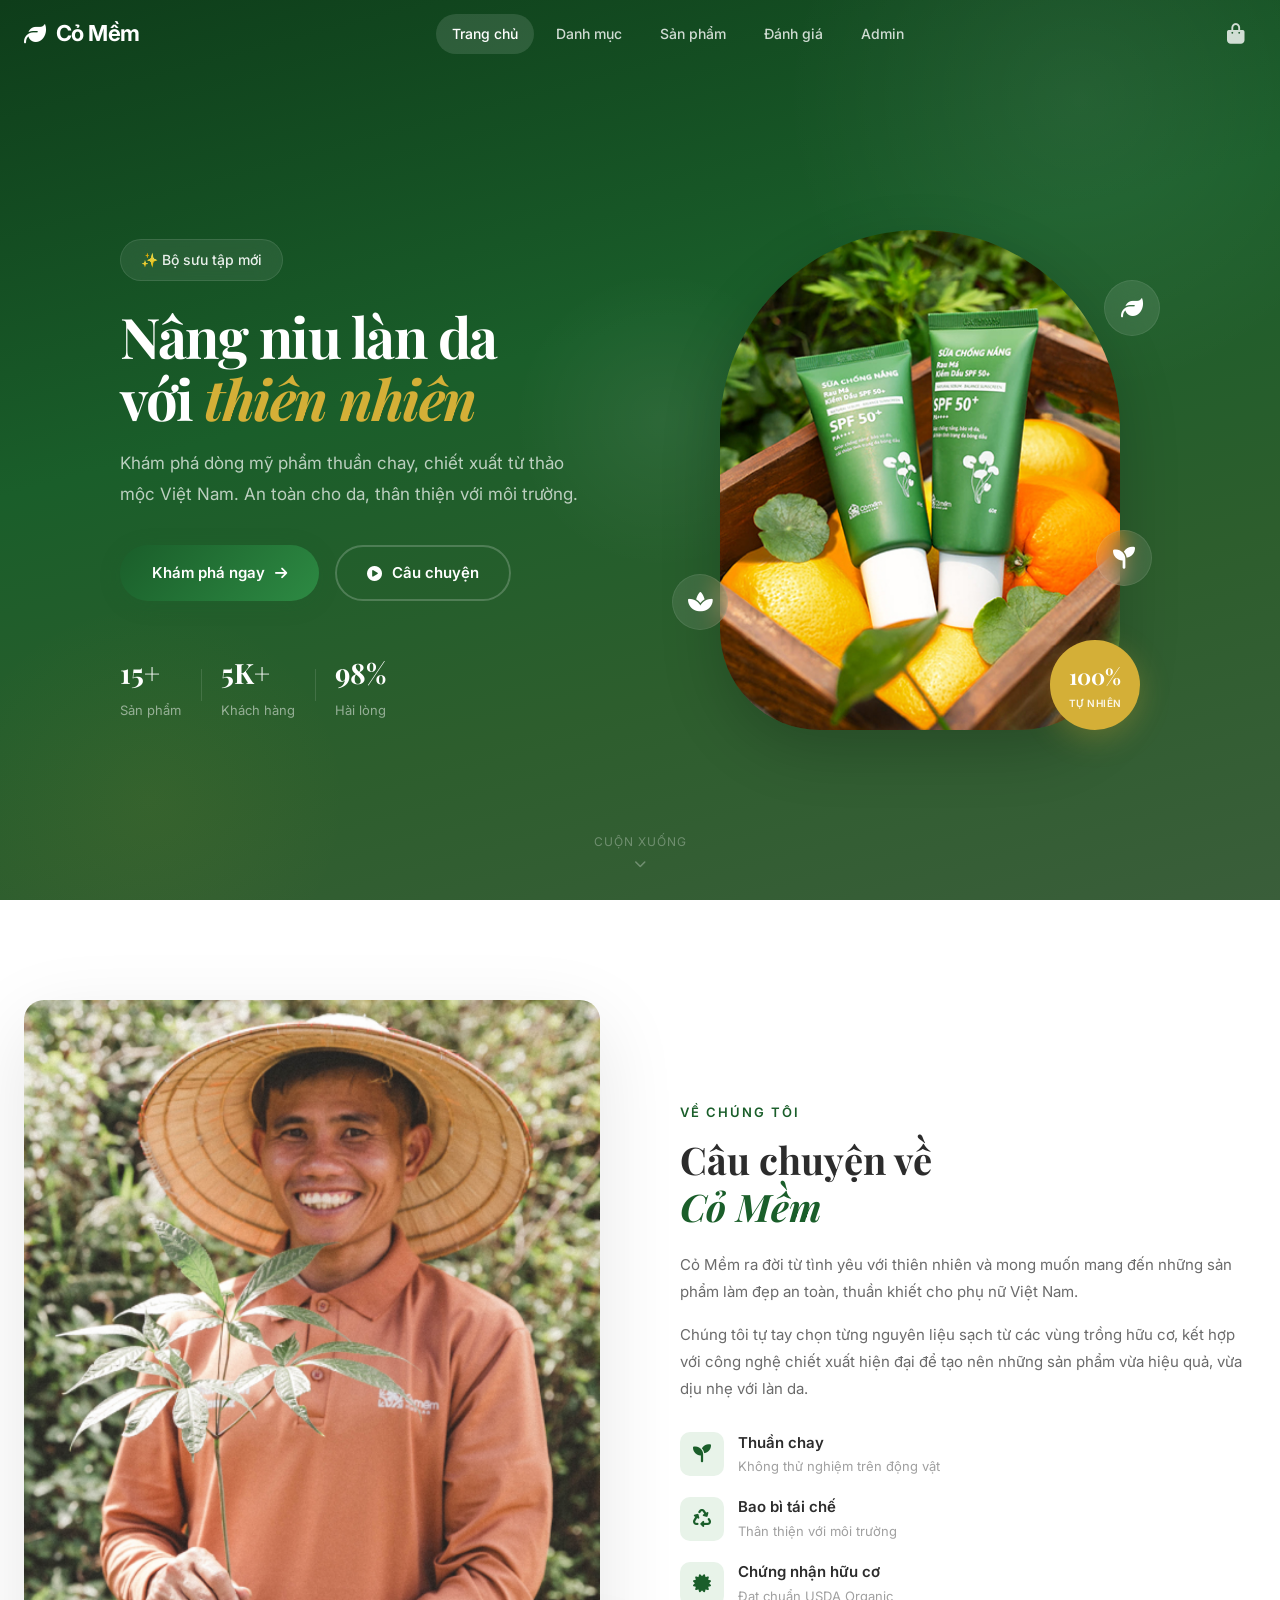
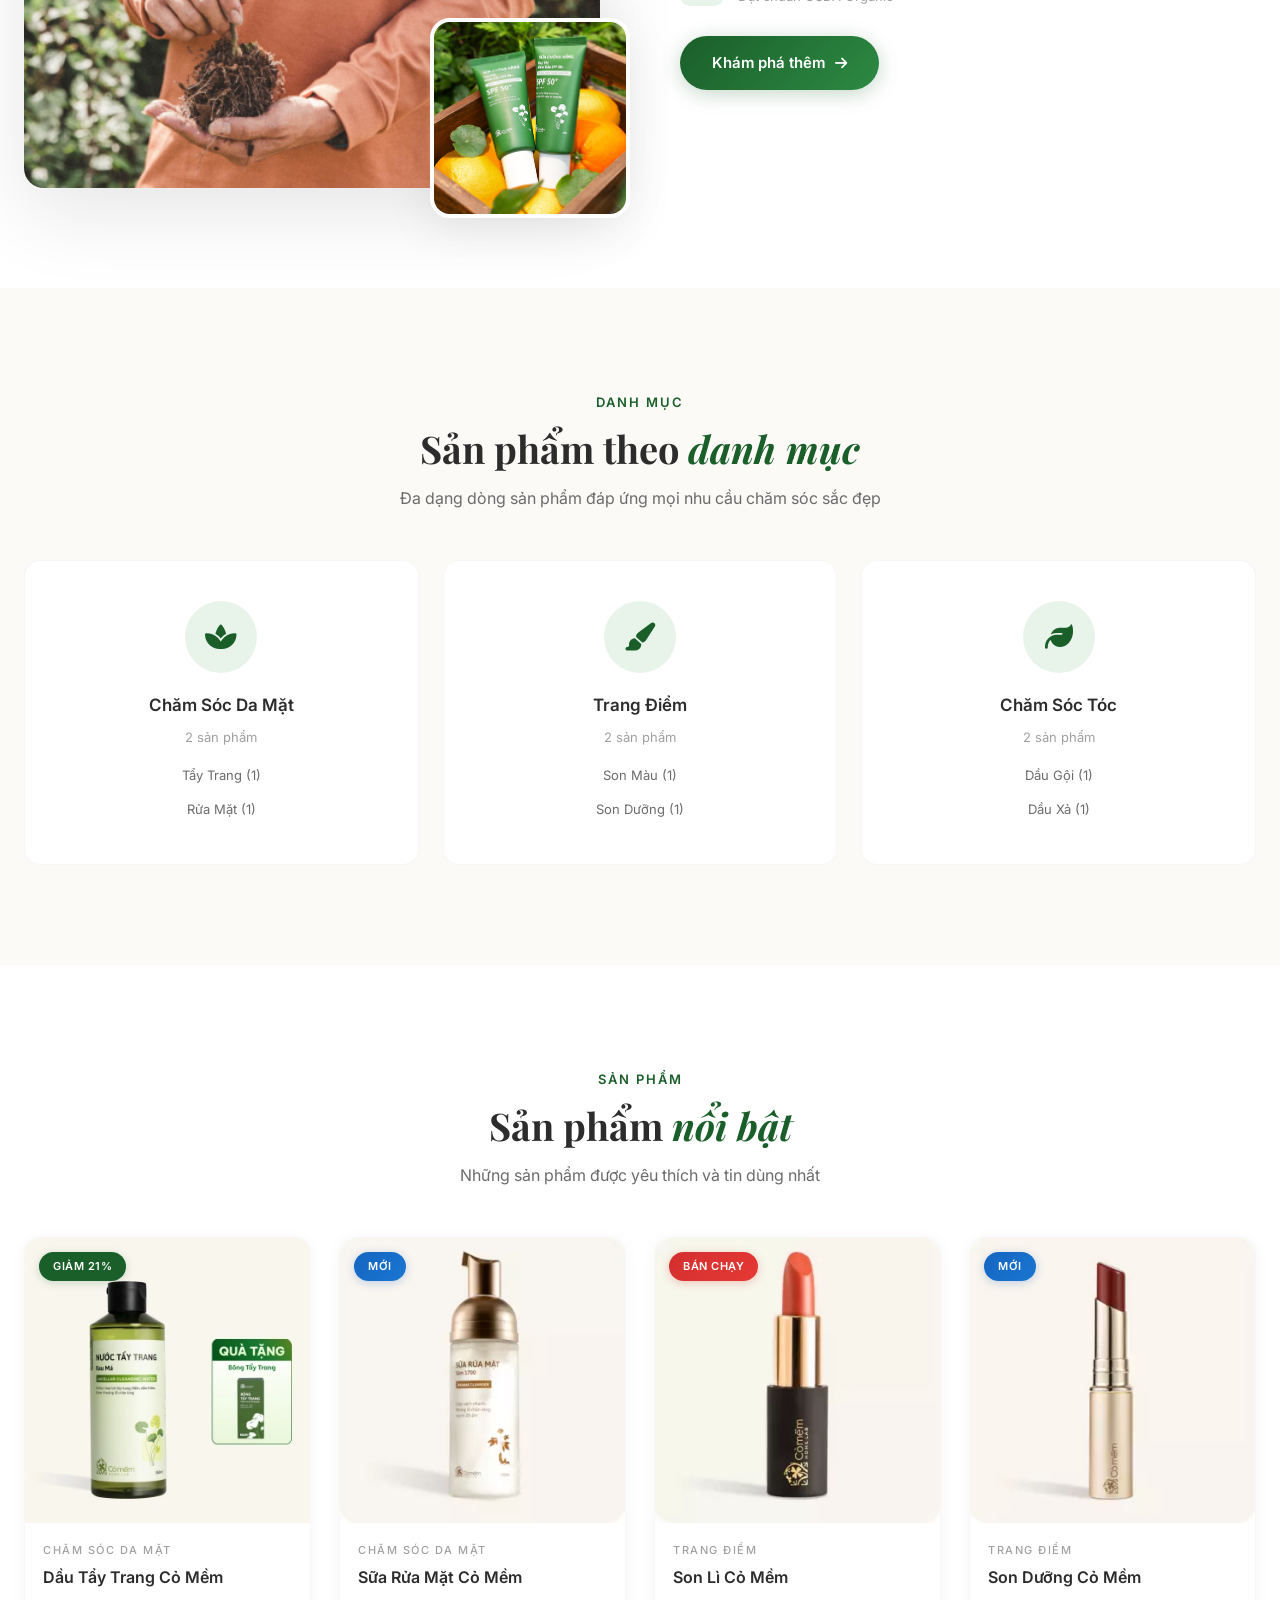
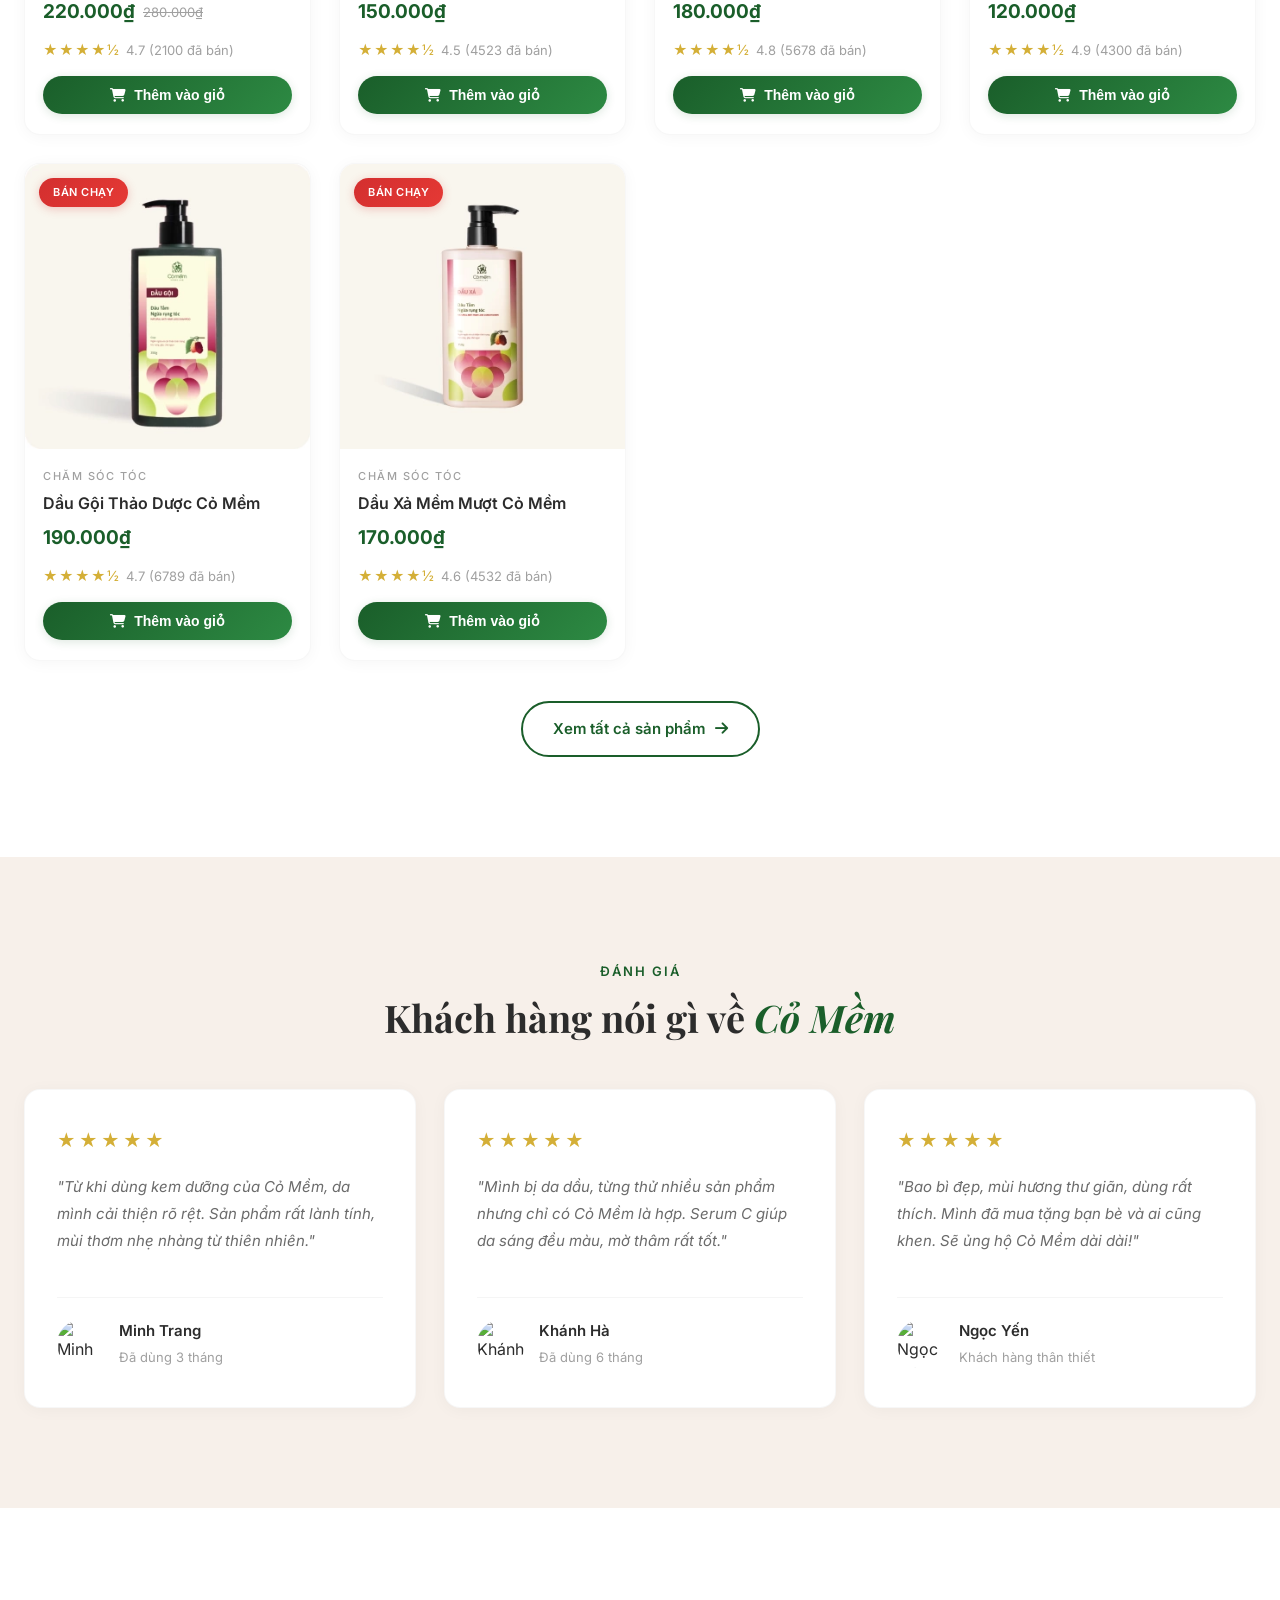
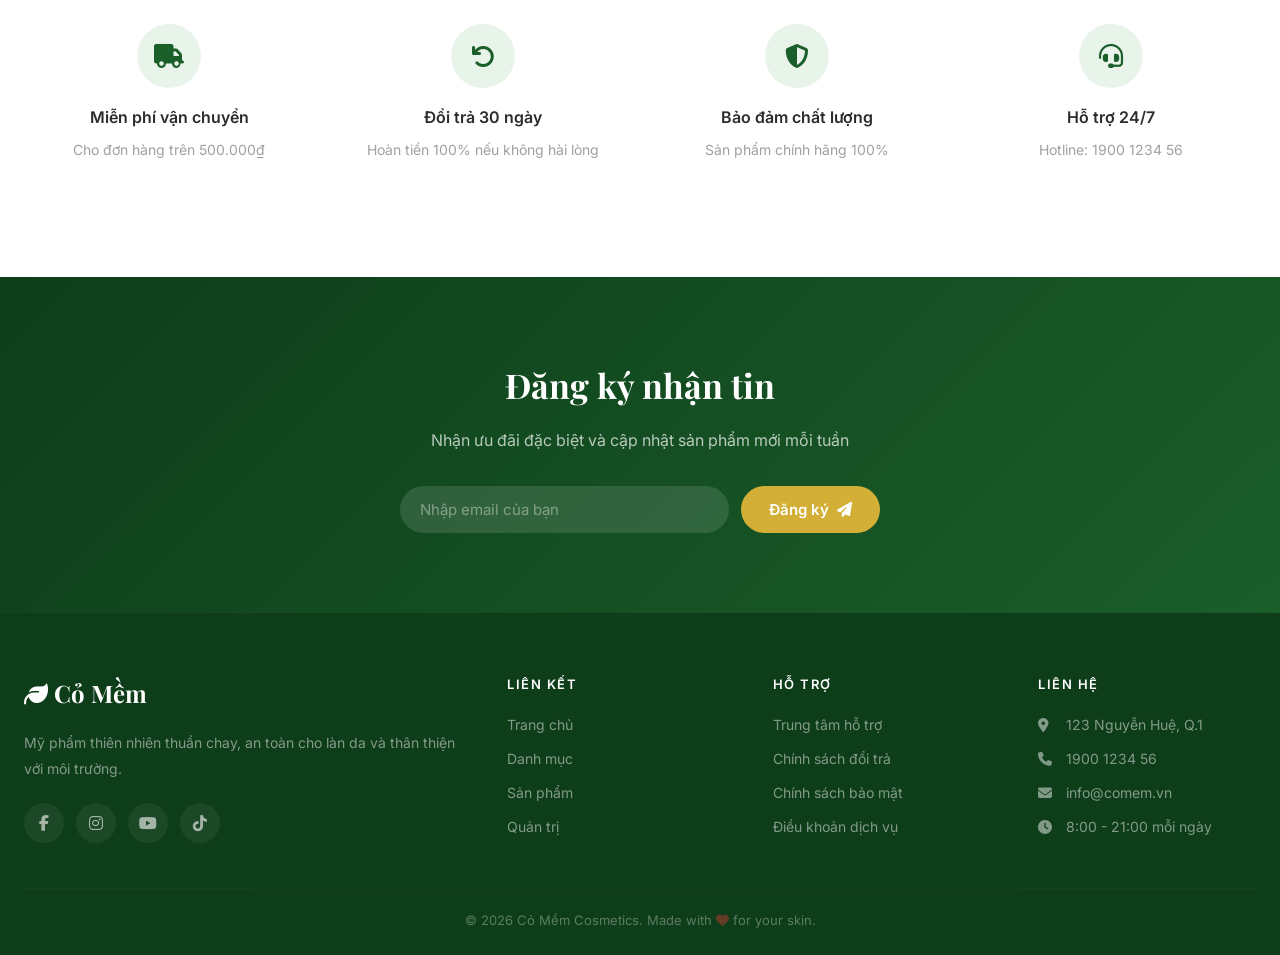
==== index.html @ 632a6771 "update" ====
<!DOCTYPE html>
<html lang="vi">
<head>
  <meta charset="UTF-8">
  <meta name="viewport" content="width=device-width, initial-scale=1.0">
  <title>Cỏ Mềm - Mỹ Phẩm Thiên Nhiên</title>
  <link rel="stylesheet" href="https://cdnjs.cloudflare.com/ajax/libs/font-awesome/6.5.0/css/all.min.css">
  <link rel="preconnect" href="https://fonts.googleapis.com">
  <link rel="preconnect" href="https://fonts.gstatic.com" crossorigin>
  <link href="https://fonts.googleapis.com/css2?family=Playfair+Display:ital,wght@0,400;0,600;0,700;1,400;1,500&family=Inter:wght@300;400;500;600;700&family=DM+Sans:opsz,wght@9..40,300;9..40,400;9..40,500;9..40,600;9..40,700&display=swap" rel="stylesheet">
  <link rel="stylesheet" href="css/style.css">
</head>
<body>

<!-- ===== HEADER ===== -->
<header class="header" id="header">
  <div class="header-inner">
    <a href="index.html" class="logo">
      <i class="fas fa-leaf"></i> Cỏ Mềm
    </a>
    <nav class="nav">
      <a href="#hero" class="active">Trang chủ</a>
      <a href="#categories">Danh mục</a>
      <a href="#products">Sản phẩm</a>
      <a href="#testimonials">Đánh giá</a>
      <a href="admin/index.html">Admin</a>
    </nav>
    <div class="header-actions">
      <a href="gio-hang.html" title="Giỏ hàng">
        <i class="fas fa-shopping-bag"></i>
        <span class="cart-count">0</span>
      </a>
      <button class="mobile-menu-btn"><i class="fas fa-bars"></i></button>
    </div>
  </div>
</header>

<!-- ===== HERO ===== -->
<section class="hero" id="hero">
  <div class="hero-bg">
    <div class="hero-shape hero-shape-1"></div>
    <div class="hero-shape hero-shape-2"></div>
    <div class="hero-shape hero-shape-3"></div>
  </div>
  <div class="hero-inner">
    <div class="hero-text">
      <span class="hero-tag">✨ Bộ sưu tập mới</span>
      <h1>Nâng niu làn da<br>với <span class="highlight">thiên nhiên</span></h1>
      <p>Khám phá dòng mỹ phẩm thuần chay, chiết xuất từ thảo mộc Việt Nam. An toàn cho da, thân thiện với môi trường.</p>
      <div class="hero-btns">
        <a href="danh-muc.html" class="btn-primary">
          Khám phá ngay <i class="fas fa-arrow-right"></i>
        </a>
        <a href="#story" class="btn-outline">
          <i class="fas fa-play-circle"></i> Câu chuyện
        </a>
      </div>
      <div class="hero-stats">
        <div class="hero-stat">
          <span class="hero-stat-num">15+</span>
          <span class="hero-stat-label">Sản phẩm</span>
        </div>
        <div class="hero-stat">
          <span class="hero-stat-num">5K+</span>
          <span class="hero-stat-label">Khách hàng</span>
        </div>
        <div class="hero-stat">
          <span class="hero-stat-num">98%</span>
          <span class="hero-stat-label">Hài lòng</span>
        </div>
      </div>
    </div>
    <div class="hero-visual">
      <div class="hero-img-wrap">
        <img src="IMG/Banner-1.png" alt="Cỏ Mềm" class="hero-img-main">
        <div class="hero-floating hero-floating-1">
          <i class="fas fa-leaf"></i>
        </div>
        <div class="hero-floating hero-floating-2">
          <i class="fas fa-spa"></i>
        </div>
        <div class="hero-floating hero-floating-3">
          <i class="fas fa-seedling"></i>
        </div>
        <div class="hero-badge-float">
          <div class="hero-badge-inner">
            <span class="hero-badge-pct">100%</span>
            <span class="hero-badge-txt">Tự nhiên</span>
          </div>
        </div>
      </div>
    </div>
  </div>
  <div class="hero-scroll">
    <span>Cuộn xuống</span>
    <i class="fas fa-chevron-down"></i>
  </div>
</section>

<!-- ===== BRAND STORY ===== -->
<section class="story" id="story">
  <div class="story-inner">
    <div class="story-visual">
      <div class="story-img-main">
        <img src="IMG/cau-chuyen.png" alt="Về Cỏ Mềm">
      </div>
      <div class="story-img-small">
        <img src="IMG/Banner-1.png" alt="Thiên nhiên">
      </div>
    </div>
    <div class="story-content">
      <span class="section-label">Về chúng tôi</span>
      <h2 class="story-title">Câu chuyện về <br><em>Cỏ Mềm</em></h2>
      <p>Cỏ Mềm ra đời từ tình yêu với thiên nhiên và mong muốn mang đến những sản phẩm làm đẹp an toàn, thuần khiết cho phụ nữ Việt Nam.</p>
      <p>Chúng tôi tự tay chọn từng nguyên liệu sạch từ các vùng trồng hữu cơ, kết hợp với công nghệ chiết xuất hiện đại để tạo nên những sản phẩm vừa hiệu quả, vừa dịu nhẹ với làn da.</p>
      <div class="story-values">
        <div class="story-value">
          <div class="story-value-icon"><i class="fas fa-seedling"></i></div>
          <div>
            <strong>Thuần chay</strong>
            <p>Không thử nghiệm trên động vật</p>
          </div>
        </div>
        <div class="story-value">
          <div class="story-value-icon"><i class="fas fa-recycle"></i></div>
          <div>
            <strong>Bao bì tái chế</strong>
            <p>Thân thiện với môi trường</p>
          </div>
        </div>
        <div class="story-value">
          <div class="story-value-icon"><i class="fas fa-certificate"></i></div>
          <div>
            <strong>Chứng nhận hữu cơ</strong>
            <p>Đạt chuẩn USDA Organic</p>
          </div>
        </div>
      </div>
      <a href="danh-muc.html" class="btn-primary">Khám phá thêm <i class="fas fa-arrow-right"></i></a>
    </div>
  </div>
</section>

<!-- ===== CATEGORIES ===== -->
<section class="categories-section" id="categories">
  <div class="section-header">
    <span class="section-label">Danh mục</span>
    <h2 class="section-title">Sản phẩm theo <em>danh mục</em></h2>
    <p class="section-desc">Đa dạng dòng sản phẩm đáp ứng mọi nhu cầu chăm sóc sắc đẹp</p>
  </div>
  <div class="categories-grid" id="categories-grid"></div>
</section>

<!-- ===== FEATURED PRODUCTS ===== -->
<section class="products-section" id="products">
  <div class="section-header">
    <span class="section-label">Sản phẩm</span>
    <h2 class="section-title">Sản phẩm <em>nổi bật</em></h2>
    <p class="section-desc">Những sản phẩm được yêu thích và tin dùng nhất</p>
  </div>
  <div class="products-grid" id="products-grid"></div>
  <div class="section-cta">
    <a href="danh-muc.html" class="btn-outline">Xem tất cả sản phẩm <i class="fas fa-arrow-right"></i></a>
  </div>
</section>

<!-- ===== TESTIMONIALS ===== -->
<section class="testimonials" id="testimonials">
  <div class="section-header">
    <span class="section-label">Đánh giá</span>
    <h2 class="section-title">Khách hàng nói gì về <em>Cỏ Mềm</em></h2>
  </div>
  <div class="testimonials-grid">
    <div class="testimonial-card">
      <div class="testimonial-stars">★★★★★</div>
      <p>"Từ khi dùng kem dưỡng của Cỏ Mềm, da mình cải thiện rõ rệt. Sản phẩm rất lành tính, mùi thơm nhẹ nhàng từ thiên nhiên."</p>
      <div class="testimonial-author">
        <img src="https://placehold.co/60x60/fce4ec/e91e63?text=MT" alt="Minh Trang">
        <div>
          <strong>Minh Trang</strong>
          <span>Đã dùng 3 tháng</span>
        </div>
      </div>
    </div>
    <div class="testimonial-card">
      <div class="testimonial-stars">★★★★★</div>
      <p>"Mình bị da dầu, từng thử nhiều sản phẩm nhưng chỉ có Cỏ Mềm là hợp. Serum C giúp da sáng đều màu, mờ thâm rất tốt."</p>
      <div class="testimonial-author">
        <img src="https://placehold.co/60x60/e8eaf6/283593?text=KH" alt="Khánh Hà">
        <div>
          <strong>Khánh Hà</strong>
          <span>Đã dùng 6 tháng</span>
        </div>
      </div>
    </div>
    <div class="testimonial-card">
      <div class="testimonial-stars">★★★★★</div>
      <p>"Bao bì đẹp, mùi hương thư giãn, dùng rất thích. Mình đã mua tặng bạn bè và ai cũng khen. Sẽ ủng hộ Cỏ Mềm dài dài!"</p>
      <div class="testimonial-author">
        <img src="https://placehold.co/60x60/e0f2f1/00695c?text=NY" alt="Ngọc Yến">
        <div>
          <strong>Ngọc Yến</strong>
          <span>Khách hàng thân thiết</span>
        </div>
      </div>
    </div>
  </div>
</section>

<!-- ===== FEATURES ===== -->
<section class="features-section">
  <div class="features-grid">
    <div class="feature-card">
      <div class="feature-card-icon"><i class="fas fa-truck"></i></div>
      <h4>Miễn phí vận chuyển</h4>
      <p>Cho đơn hàng trên 500.000₫</p>
    </div>
    <div class="feature-card">
      <div class="feature-card-icon"><i class="fas fa-undo"></i></div>
      <h4>Đổi trả 30 ngày</h4>
      <p>Hoàn tiền 100% nếu không hài lòng</p>
    </div>
    <div class="feature-card">
      <div class="feature-card-icon"><i class="fas fa-shield-alt"></i></div>
      <h4>Bảo đảm chất lượng</h4>
      <p>Sản phẩm chính hãng 100%</p>
    </div>
    <div class="feature-card">
      <div class="feature-card-icon"><i class="fas fa-headset"></i></div>
      <h4>Hỗ trợ 24/7</h4>
      <p>Hotline: 1900 1234 56</p>
    </div>
  </div>
</section>

<!-- ===== NEWSLETTER ===== -->
<section class="newsletter">
  <div class="newsletter-inner">
    <div class="newsletter-content">
      <h2>Đăng ký nhận tin</h2>
      <p>Nhận ưu đãi đặc biệt và cập nhật sản phẩm mới mỗi tuần</p>
      <form class="newsletter-form" onsubmit="event.preventDefault(); showToast('Đăng ký thành công!'); this.querySelector('input').value='';">
        <input type="email" placeholder="Nhập email của bạn" required>
        <button type="submit">Đăng ký <i class="fas fa-paper-plane"></i></button>
      </form>
    </div>
  </div>
</section>

<!-- ===== FOOTER ===== -->
<footer class="footer">
  <div class="footer-inner">
    <div class="footer-brand">
      <h3><i class="fas fa-leaf"></i> Cỏ Mềm</h3>
      <p>Mỹ phẩm thiên nhiên thuần chay, an toàn cho làn da và thân thiện với môi trường.</p>
      <div class="footer-social">
        <a href="#"><i class="fab fa-facebook-f"></i></a>
        <a href="#"><i class="fab fa-instagram"></i></a>
        <a href="#"><i class="fab fa-youtube"></i></a>
        <a href="#"><i class="fab fa-tiktok"></i></a>
      </div>
    </div>
    <div class="footer-col">
      <h4>Liên kết</h4>
      <a href="#hero">Trang chủ</a>
      <a href="#categories">Danh mục</a>
      <a href="#products">Sản phẩm</a>
      <a href="admin/index.html">Quản trị</a>
    </div>
    <div class="footer-col">
      <h4>Hỗ trợ</h4>
      <a href="#">Trung tâm hỗ trợ</a>
      <a href="#">Chính sách đổi trả</a>
      <a href="#">Chính sách bảo mật</a>
      <a href="#">Điều khoản dịch vụ</a>
    </div>
    <div class="footer-col">
      <h4>Liên hệ</h4>
      <a href="#"><i class="fas fa-map-marker-alt"></i> 123 Nguyễn Huệ, Q.1</a>
      <a href="#"><i class="fas fa-phone"></i> 1900 1234 56</a>
      <a href="#"><i class="fas fa-envelope"></i> info@comem.vn</a>
      <a href="#"><i class="fas fa-clock"></i> 8:00 - 21:00 mỗi ngày</a>
    </div>
  </div>
  <div class="footer-bottom">
    &copy; 2026 Cỏ Mềm Cosmetics. Made with <i class="fas fa-heart" style="color:#e53935;"></i> for your skin.
  </div>
</footer>

<div class="toast"></div>

<script src="data/products.js"></script>
<script src="js/main.js"></script>
<script>
  // Render categories with subcategories
  const catGrid = document.getElementById('categories-grid');
  const catCounts = {};
  products.forEach(p => { catCounts[p.category] = (catCounts[p.category] || 0) + 1; });
  catGrid.innerHTML = categories.map(c => {
    const subs = subcategories.filter(s => s.parent === c.id);
    const subHtml = subs.map(s => {
      const cnt = products.filter(p => p.subcategory === s.id).length;
      return `<a href="danh-muc.html?category=${c.id}&subcategory=${s.id}" class="subcat-link">${s.name} (${cnt})</a>`;
    }).join('');
    return `
      <div class="category-card">
        <div class="category-card-bg"></div>
        <div class="category-card-icon"><i class="${c.icon}"></i></div>
        <h3>${c.name}</h3>
        <p>${catCounts[c.id] || 0} sản phẩm</p>
        <div class="category-subs">${subHtml}</div>
        <a href="danh-muc.html?category=${c.id}" class="category-card-arrow"><i class="fas fa-arrow-right"></i></a>
      </div>
    `;
  }).join('');

  // Render featured products (first 8)
  renderProducts(products.slice(0, 8));

  // Smooth scroll for nav links
  document.querySelectorAll('a[href^="#"]').forEach(anchor => {
    anchor.addEventListener('click', function(e) {
      e.preventDefault();
      const target = document.querySelector(this.getAttribute('href'));
      if (target) {
        target.scrollIntoView({ behavior: 'smooth', block: 'start' });
      }
    });
  });

  // Nav active on scroll
  window.addEventListener('scroll', function() {
    const sections = document.querySelectorAll('section[id]');
    const navLinks = document.querySelectorAll('.nav a');
    let current = '';
    sections.forEach(section => {
      const top = section.offsetTop - 150;
      if (window.scrollY >= top) {
        current = section.getAttribute('id');
      }
    });
    navLinks.forEach(link => {
      link.classList.remove('active');
      if (link.getAttribute('href') === '#' + current) {
        link.classList.add('active');
      }
    });
  });
</script>
</body>
</html>
---- css/style.css ----
/* ===== RESET & BASE ===== */
* { margin: 0; padding: 0; box-sizing: border-box; }

:root {
  --primary: #1a5e2a;
  --primary-light: #2d8a43;
  --primary-dark: #0e3d1a;
  --primary-soft: #e8f3e9;
  --primary-glow: rgba(26, 94, 42, 0.12);
  --secondary: #d4af37;
  --secondary-light: #f5e6c8;
  --bg: #fcfaf7;
  --bg-cream: #f7f0ea;
  --bg-green-light: #f0f7f0;
  --text: #2c2c2c;
  --text-light: #6b6b6b;
  --text-muted: #a0a0a0;
  --white: #ffffff;
  --gray: #f5f5f5;
  --gray-border: #e8e8e8;
  --shadow-sm: 0 2px 16px rgba(0,0,0,0.04);
  --shadow: 0 4px 24px rgba(0,0,0,0.06);
  --shadow-lg: 0 12px 48px rgba(0,0,0,0.08);
  --shadow-xl: 0 24px 80px rgba(0,0,0,0.1);
  --radius: 16px;
  --radius-sm: 10px;
  --radius-xs: 6px;
  --radius-full: 999px;
  --transition: all 0.35s cubic-bezier(0.25, 0.46, 0.45, 0.94);
}

html { scroll-behavior: smooth; }

body {
  font-family: 'Inter', -apple-system, BlinkMacSystemFont, 'Segoe UI', sans-serif;
  color: var(--text);
  background: var(--bg);
  line-height: 1.7;
  -webkit-font-smoothing: antialiased;
  overflow-x: hidden;
}

h1, h2, h3, h4, h5 {
  font-family: 'Playfair Display', Georgia, serif;
}

a { text-decoration: none; color: inherit; }
ul { list-style: none; }
img { max-width: 100%; display: block; }

/* ===== HEADER ===== */
.header {
  position: fixed; top: 0; left: 0; right: 0;
  z-index: 1000;
  transition: var(--transition);
  padding: 0;
}
.header.scrolled {
  background: rgba(255,255,255,0.9);
  backdrop-filter: blur(24px);
  -webkit-backdrop-filter: blur(24px);
  box-shadow: 0 1px 30px rgba(0,0,0,0.04);
  border-bottom: 1px solid rgba(0,0,0,0.03);
}

.header-inner {
  max-width: 1280px;
  margin: 0 auto;
  padding: 14px 24px;
  display: flex;
  align-items: center;
  justify-content: space-between;
}

.logo {
  display: flex;
  align-items: center;
  gap: 10px;
  font-size: 22px;
  font-weight: 700;
  color: var(--white);
  letter-spacing: -0.5px;
  transition: var(--transition);
}
.header.scrolled .logo { color: var(--primary); }
.logo i { font-size: 22px; }

.nav { display: flex; gap: 6px; }
.nav a {
  padding: 8px 16px;
  border-radius: var(--radius-full);
  font-weight: 500;
  font-size: 14px;
  color: rgba(255,255,255,0.8);
  transition: var(--transition);
}
.header.scrolled .nav a { color: var(--text); }
.nav a:hover, .nav a.active {
  background: rgba(255,255,255,0.12);
  color: white;
}
.header.scrolled .nav a:hover,
.header.scrolled .nav a.active {
  background: var(--primary-soft);
  color: var(--primary);
}

.header-actions { display: flex; align-items: center; gap: 12px; }
.header-actions a {
  position: relative;
  font-size: 20px;
  color: rgba(255,255,255,0.8);
  width: 40px; height: 40px;
  display: flex; align-items: center; justify-content: center;
  border-radius: 50%;
  transition: var(--transition);
}
.header.scrolled .header-actions a { color: var(--text); }
.header-actions a:hover {
  background: rgba(255,255,255,0.12);
  color: white;
}
.header.scrolled .header-actions a:hover {
  background: var(--primary-soft);
  color: var(--primary);
}

.cart-count {
  position: absolute;
  top: 2px; right: 2px;
  background: var(--secondary);
  color: white;
  font-size: 10px;
  font-weight: 700;
  width: 18px; height: 18px;
  border-radius: 50%;
  display: flex;
  align-items: center; justify-content: center;
  box-shadow: 0 2px 6px rgba(212,175,55,0.3);
}

.mobile-menu-btn {
  display: none;
  font-size: 22px;
  background: none; border: none;
  cursor: pointer;
  color: var(--text);
  width: 40px; height: 40px;
  border-radius: 50%;
  align-items: center; justify-content: center;
}

/* ===== BUTTONS ===== */
.btn-primary {
  display: inline-flex;
  align-items: center;
  gap: 10px;
  background: linear-gradient(135deg, var(--primary), var(--primary-light));
  color: white;
  padding: 14px 32px;
  border-radius: var(--radius-full);
  font-weight: 600;
  font-size: 15px;
  transition: var(--transition);
  border: none;
  cursor: pointer;
  box-shadow: 0 4px 20px rgba(26,94,42,0.25);
}

.btn-primary:hover {
  transform: translateY(-3px);
  box-shadow: 0 8px 30px rgba(26,94,42,0.35);
}

.btn-primary i { font-size: 14px; transition: var(--transition); }
.btn-primary:hover i { transform: translateX(4px); }

.btn-outline {
  display: inline-flex;
  align-items: center;
  gap: 10px;
  padding: 13px 30px;
  border: 2px solid rgba(255,255,255,0.2);
  border-radius: var(--radius-full);
  font-weight: 600;
  font-size: 15px;
  color: white;
  transition: var(--transition);
  cursor: pointer;
  background: transparent;
}

.btn-outline:hover {
  border-color: white;
  background: rgba(255,255,255,0.08);
}

/* ===== SECTION HEADER ===== */
.section-header {
  text-align: center;
  max-width: 640px;
  margin: 0 auto 48px;
}

.section-label {
  display: inline-block;
  font-size: 13px;
  font-weight: 600;
  text-transform: uppercase;
  letter-spacing: 2px;
  color: var(--primary);
  margin-bottom: 12px;
  font-family: 'Inter', sans-serif;
}

.section-header .section-title {
  font-size: 38px;
  font-weight: 700;
  color: var(--text);
  margin-bottom: 12px;
  line-height: 1.25;
}

.section-header .section-title em {
  font-style: italic;
  color: var(--primary);
}

.section-desc {
  font-size: 16px;
  color: var(--text-light);
  line-height: 1.7;
}

.section-cta {
  text-align: center;
  margin-top: 40px;
}

.section-cta .btn-outline {
  border-color: var(--primary);
  color: var(--primary);
}
.section-cta .btn-outline:hover {
  background: var(--primary);
  color: white;
  border-color: var(--primary);
}

/* ===== HERO ===== */
.hero {
  position: relative;
  min-height: 100vh;
  display: flex;
  align-items: center;
  background: linear-gradient(165deg, #0e3d1a 0%, #1a5e2a 40%, #2d5e2d 70%, #3a5e3a 100%);
  overflow: hidden;
  padding: 120px 24px 60px;
}

.hero-bg {
  position: absolute;
  inset: 0;
  pointer-events: none;
  overflow: hidden;
}

.hero-shape {
  position: absolute;
  border-radius: 50%;
  opacity: 0.06;
}

.hero-shape-1 {
  width: 600px; height: 600px;
  background: radial-gradient(circle, #fff 0%, transparent 70%);
  top: -200px; right: -100px;
  animation: heroFloat 8s ease-in-out infinite;
}

.hero-shape-2 {
  width: 400px; height: 400px;
  background: radial-gradient(circle, var(--secondary) 0%, transparent 70%);
  bottom: -100px; left: -50px;
  animation: heroFloat 10s ease-in-out infinite reverse;
}

.hero-shape-3 {
  width: 300px; height: 300px;
  background: radial-gradient(circle, #fff 0%, transparent 70%);
  top: 30%; left: 40%;
  animation: heroFloat 12s ease-in-out infinite 2s;
}

@keyframes heroFloat {
  0%, 100% { transform: translate(0, 0) scale(1); }
  50% { transform: translate(30px, -30px) scale(1.1); }
}

.hero-inner {
  max-width: 1280px;
  margin: 0 auto;
  display: grid;
  grid-template-columns: 1fr 1fr;
  gap: 80px;
  align-items: center;
  position: relative;
  z-index: 2;
}

.hero-tag {
  display: inline-flex;
  align-items: center;
  gap: 8px;
  background: rgba(255,255,255,0.08);
  backdrop-filter: blur(12px);
  color: rgba(255,255,255,0.9);
  padding: 8px 20px;
  border-radius: var(--radius-full);
  font-size: 14px;
  font-weight: 500;
  margin-bottom: 24px;
  border: 1px solid rgba(255,255,255,0.1);
}

.hero-text h1 {
  font-size: 56px;
  font-weight: 700;
  color: white;
  line-height: 1.1;
  margin-bottom: 20px;
  letter-spacing: -1.5px;
}

.hero-text h1 .highlight {
  position: relative;
  color: var(--secondary);
  font-style: italic;
}

.hero-text p {
  font-size: 17px;
  color: rgba(255,255,255,0.7);
  margin-bottom: 36px;
  max-width: 480px;
  line-height: 1.8;
}

.hero-btns {
  display: flex;
  gap: 16px;
  flex-wrap: wrap;
  margin-bottom: 48px;
}

.hero-stats {
  display: flex;
  gap: 40px;
}

.hero-stat { position: relative; }
.hero-stat + .hero-stat::before {
  content: '';
  position: absolute;
  left: -20px;
  top: 50%;
  transform: translateY(-50%);
  width: 1px;
  height: 32px;
  background: rgba(255,255,255,0.12);
}

.hero-stat-num {
  display: block;
  font-size: 28px;
  font-weight: 700;
  color: white;
  font-family: 'Playfair Display', serif;
}

.hero-stat-label {
  display: block;
  font-size: 13px;
  color: rgba(255,255,255,0.5);
  margin-top: 2px;
  font-family: 'Inter', sans-serif;
}

/* Hero Visual */
.hero-visual { display: flex; justify-content: center; }
.hero-img-wrap {
  position: relative;
  width: 400px;
  height: 500px;
}

.hero-img-main {
  width: 100%;
  height: 100%;
  object-fit: cover;
  border-radius: 200px 200px 100px 100px;
  box-shadow: 0 20px 60px rgba(0,0,0,0.2);
  animation: heroImgFloat 6s ease-in-out infinite;
}

@keyframes heroImgFloat {
  0%, 100% { transform: translateY(0); }
  50% { transform: translateY(-16px); }
}

.hero-floating {
  position: absolute;
  width: 56px;
  height: 56px;
  background: rgba(255,255,255,0.1);
  backdrop-filter: blur(12px);
  border-radius: 50%;
  display: flex;
  align-items: center;
  justify-content: center;
  color: white;
  font-size: 22px;
  animation: floatItem 4s ease-in-out infinite;
  border: 1px solid rgba(255,255,255,0.08);
}

.hero-floating-1 { top: 10%; right: -10%; animation-delay: 0s; }
.hero-floating-2 { bottom: 20%; left: -12%; animation-delay: 1s; }
.hero-floating-3 { top: 60%; right: -8%; animation-delay: 2s; }

@keyframes floatItem {
  0%, 100% { transform: translateY(0) rotate(0deg); }
  50% { transform: translateY(-8px) rotate(5deg); }
}

.hero-badge-float {
  position: absolute;
  bottom: 0;
  right: -20px;
}
.hero-badge-inner {
  background: var(--secondary);
  width: 90px;
  height: 90px;
  border-radius: 50%;
  display: flex;
  flex-direction: column;
  align-items: center;
  justify-content: center;
  box-shadow: 0 8px 30px rgba(212,175,55,0.3);
  animation: pulse 3s ease-in-out infinite;
}
@keyframes pulse {
  0%, 100% { transform: scale(1); }
  50% { transform: scale(1.05); }
}
.hero-badge-pct {
  font-size: 22px;
  font-weight: 700;
  color: white;
  font-family: 'Playfair Display', serif;
}
.hero-badge-txt {
  font-size: 10px;
  color: rgba(255,255,255,0.9);
  text-transform: uppercase;
  letter-spacing: 0.5px;
  font-weight: 600;
}

.hero-scroll {
  position: absolute;
  bottom: 30px;
  left: 50%;
  transform: translateX(-50%);
  display: flex;
  flex-direction: column;
  align-items: center;
  gap: 6px;
  color: rgba(255,255,255,0.3);
  font-size: 12px;
  letter-spacing: 1px;
  text-transform: uppercase;
  animation: scrollBounce 2s ease-in-out infinite;
  z-index: 2;
}
@keyframes scrollBounce {
  0%, 100% { transform: translateX(-50%) translateY(0); }
  50% { transform: translateX(-50%) translateY(6px); }
}

/* ===== STORY ===== */
.story {
  padding: 100px 24px;
  background: var(--white);
}

.story-inner {
  max-width: 1280px;
  margin: 0 auto;
  display: grid;
  grid-template-columns: 1fr 1fr;
  gap: 80px;
  align-items: center;
}

.story-visual { position: relative; }
.story-img-main {
  border-radius: 20px;
  overflow: hidden;
  box-shadow: var(--shadow-xl);
}
.story-img-main img {
  width: 100%;
  height: 100%;
  object-fit: cover;
  display: block;
}

.story-img-small {
  position: absolute;
  bottom: -30px;
  right: -30px;
  width: 200px;
  height: 200px;
  border-radius: 20px;
  overflow: hidden;
  box-shadow: var(--shadow-lg);
  border: 4px solid white;
}
.story-img-small img {
  width: 100%;
  height: 100%;
  object-fit: cover;
}

.story-content .section-label {
  color: var(--primary);
  font-family: 'Inter', sans-serif;
}

.story-title {
  font-size: 38px;
  font-weight: 700;
  color: var(--text);
  margin-bottom: 20px;
  line-height: 1.25;
}

.story-title em {
  font-style: italic;
  color: var(--primary);
}

.story-content p {
  font-size: 15px;
  color: var(--text-light);
  margin-bottom: 16px;
  line-height: 1.8;
}

.story-values {
  display: flex;
  flex-direction: column;
  gap: 16px;
  margin: 28px 0;
}

.story-value {
  display: flex;
  align-items: center;
  gap: 14px;
}

.story-value-icon {
  width: 44px;
  height: 44px;
  border-radius: var(--radius-sm);
  background: var(--primary-soft);
  display: flex;
  align-items: center;
  justify-content: center;
  color: var(--primary);
  font-size: 18px;
  flex-shrink: 0;
}

.story-value strong {
  display: block;
  font-size: 15px;
  font-weight: 600;
  font-family: 'Inter', sans-serif;
}

.story-value p {
  font-size: 13px;
  color: var(--text-muted);
  margin: 0;
}

/* ===== CATEGORIES ===== */
.categories-section {
  padding: 100px 24px;
  background: var(--bg);
}

.categories-grid {
  max-width: 1280px;
  margin: 0 auto;
  display: grid;
  grid-template-columns: repeat(3, 1fr);
  gap: 24px;
}

.category-card {
  position: relative;
  background: var(--white);
  border-radius: var(--radius);
  padding: 40px 28px;
  text-align: center;
  overflow: hidden;
  transition: var(--transition);
  cursor: pointer;
  border: 1px solid rgba(0,0,0,0.03);
  isolation: isolate;
}

.category-card-bg {
  position: absolute;
  inset: 0;
  background: linear-gradient(135deg, var(--primary-soft), white);
  opacity: 0;
  transition: var(--transition);
  z-index: 0;
}

.category-card:hover .category-card-bg { opacity: 1; }
.category-card:hover { transform: translateY(-8px); box-shadow: var(--shadow-lg); }

.category-card-icon {
  position: relative;
  z-index: 1;
  width: 72px;
  height: 72px;
  border-radius: 50%;
  background: var(--primary-soft);
  display: flex;
  align-items: center;
  justify-content: center;
  margin: 0 auto 18px;
  transition: var(--transition);
}

.category-card:hover .category-card-icon {
  background: var(--primary);
  transform: scale(1.08) rotate(-5deg);
}

.category-card-icon i { font-size: 28px; color: var(--primary); transition: var(--transition); }
.category-card:hover .category-card-icon i { color: white; }

.category-card h3 {
  position: relative;
  z-index: 1;
  font-size: 17px;
  font-weight: 600;
  margin-bottom: 6px;
  font-family: 'Inter', sans-serif;
}

.category-card p {
  position: relative;
  z-index: 1;
  font-size: 13px;
  color: var(--text-muted);
}

.category-card-arrow {
  position: absolute;
  bottom: 16px;
  right: 20px;
  opacity: 0;
  transform: translateX(-10px);
  transition: var(--transition);
  color: var(--primary);
  font-size: 14px;
  z-index: 1;
}

.category-card:hover .category-card-arrow {
  opacity: 1;
  transform: translateX(0);
}

.category-subs {
  position: relative;
  z-index: 1;
  display: flex;
  flex-direction: column;
  align-items: center;
  gap: 4px;
  margin-top: 12px;
}
.subcat-link {
  font-size: 13px;
  color: var(--text-light);
  padding: 4px 8px;
  border-radius: var(--radius-xs);
  transition: var(--transition);
}
.subcat-link:hover {
  background: var(--primary-soft);
  color: var(--primary);
}

/* ===== PRODUCTS ===== */
.products-section {
  padding: 100px 24px;
  background: var(--white);
}

.products-grid {
  max-width: 1280px;
  margin: 0 auto;
  display: grid;
  grid-template-columns: repeat(auto-fill, minmax(270px, 1fr));
  gap: 28px;
}

.product-card {
  background: var(--white);
  border-radius: var(--radius);
  overflow: hidden;
  box-shadow: var(--shadow-sm);
  transition: var(--transition);
  position: relative;
  border: 1px solid rgba(0,0,0,0.03);
}

.product-card:hover {
  transform: translateY(-8px);
  box-shadow: var(--shadow-xl);
}

.product-img-wrap {
  position: relative;
  overflow: hidden;
  aspect-ratio: 1;
  background: linear-gradient(135deg, var(--gray) 0%, #f0f0f0 100%);
}

.product-img-wrap img {
  width: 100%;
  height: 100%;
  object-fit: cover;
  transition: transform 0.7s cubic-bezier(0.25, 0.46, 0.45, 0.94);
}

.product-card:hover .product-img-wrap img { transform: scale(1.1); }

.product-badge {
  position: absolute;
  top: 14px;
  left: 14px;
  background: var(--primary);
  color: white;
  padding: 5px 14px;
  border-radius: var(--radius-full);
  font-size: 11px;
  font-weight: 600;
  letter-spacing: 0.5px;
  text-transform: uppercase;
  box-shadow: 0 2px 10px rgba(26, 94, 42, 0.2);
}

.product-badge.hot { background: linear-gradient(135deg, #d32f2f, #e53935); box-shadow: 0 2px 10px rgba(211,47,47,0.25); }
.product-badge.new { background: linear-gradient(135deg, #1565c0, #1976d2); box-shadow: 0 2px 10px rgba(21,101,192,0.25); }

.product-quick-actions {
  position: absolute;
  top: 14px;
  right: 14px;
  display: flex;
  flex-direction: column;
  gap: 8px;
  opacity: 0;
  transform: translateX(10px);
  transition: var(--transition);
}

.product-card:hover .product-quick-actions {
  opacity: 1;
  transform: translateX(0);
}

.product-quick-actions button {
  width: 36px;
  height: 36px;
  border-radius: 50%;
  border: none;
  background: rgba(255,255,255,0.9);
  backdrop-filter: blur(10px);
  color: var(--text);
  font-size: 14px;
  cursor: pointer;
  transition: var(--transition);
  display: flex;
  align-items: center;
  justify-content: center;
  box-shadow: 0 2px 8px rgba(0,0,0,0.08);
}

.product-quick-actions button:hover {
  background: var(--primary);
  color: white;
  transform: scale(1.1);
}

.product-info { padding: 18px 18px 20px; }

.product-category {
  font-size: 11px;
  color: var(--text-muted);
  text-transform: uppercase;
  letter-spacing: 1.5px;
  margin-bottom: 6px;
  font-weight: 500;
  font-family: 'Inter', sans-serif;
}

.product-name {
  font-size: 16px;
  font-weight: 600;
  margin-bottom: 8px;
  display: -webkit-box;
  -webkit-line-clamp: 2;
  -webkit-box-orient: vertical;
  overflow: hidden;
  line-height: 1.4;
  transition: var(--transition);
}

.product-name:hover { color: var(--primary); }

.product-price {
  display: flex;
  align-items: center;
  gap: 8px;
  margin-bottom: 10px;
}

.current-price {
  font-size: 19px;
  font-weight: 700;
  color: var(--primary);
}

.old-price {
  font-size: 13px;
  color: var(--text-muted);
  text-decoration: line-through;
}

.product-rating {
  display: flex;
  align-items: center;
  gap: 6px;
  font-size: 13px;
  color: var(--text-muted);
  margin-bottom: 14px;
}

.product-rating .stars { color: var(--secondary); font-size: 14px; letter-spacing: 1px; }

.add-to-cart-btn {
  width: 100%;
  padding: 11px;
  background: linear-gradient(135deg, var(--primary), var(--primary-light));
  color: white;
  border: none;
  border-radius: var(--radius-full);
  font-size: 14px;
  font-weight: 600;
  cursor: pointer;
  transition: var(--transition);
  display: flex;
  align-items: center;
  justify-content: center;
  gap: 8px;
  box-shadow: 0 2px 10px rgba(26,94,42,0.15);
}

.add-to-cart-btn:hover { transform: translateY(-2px); box-shadow: 0 6px 20px rgba(26,94,42,0.25); }

.add-to-cart-btn.added { background: linear-gradient(135deg, var(--primary-light), var(--secondary)); box-shadow: 0 2px 10px rgba(212,175,55,0.2); cursor: default; }

/* ===== TESTIMONIALS ===== */
.testimonials {
  padding: 100px 24px;
  background: var(--bg-cream);
}

.testimonials-grid {
  max-width: 1280px;
  margin: 0 auto;
  display: grid;
  grid-template-columns: repeat(3, 1fr);
  gap: 28px;
}

.testimonial-card {
  background: var(--white);
  border-radius: var(--radius);
  padding: 36px 32px;
  box-shadow: var(--shadow-sm);
  border: 1px solid rgba(0,0,0,0.03);
  transition: var(--transition);
}

.testimonial-card:hover {
  transform: translateY(-6px);
  box-shadow: var(--shadow-lg);
}

.testimonial-stars {
  color: var(--secondary);
  font-size: 18px;
  margin-bottom: 16px;
  letter-spacing: 3px;
}

.testimonial-card p {
  font-size: 15px;
  color: var(--text-light);
  line-height: 1.8;
  font-style: italic;
  min-height: 100px;
}

.testimonial-author {
  display: flex;
  align-items: center;
  gap: 14px;
  margin-top: 24px;
  padding-top: 20px;
  border-top: 1px solid var(--gray);
}

.testimonial-author img {
  width: 48px;
  height: 48px;
  border-radius: 50%;
  object-fit: cover;
}

.testimonial-author strong {
  display: block;
  font-size: 15px;
  font-weight: 600;
  font-family: 'Inter', sans-serif;
}

.testimonial-author span {
  font-size: 13px;
  color: var(--text-muted);
}

/* ===== FEATURES ===== */
.features-section {
  padding: 80px 24px;
  background: var(--white);
}

.features-grid {
  max-width: 1280px;
  margin: 0 auto;
  display: grid;
  grid-template-columns: repeat(4, 1fr);
  gap: 24px;
}

.feature-card {
  text-align: center;
  padding: 36px 20px;
  transition: var(--transition);
}

.feature-card-icon {
  width: 64px;
  height: 64px;
  border-radius: 50%;
  background: var(--primary-soft);
  display: flex;
  align-items: center;
  justify-content: center;
  margin: 0 auto 16px;
  transition: var(--transition);
}

.feature-card:hover .feature-card-icon {
  background: var(--primary);
  transform: scale(1.08);
}

.feature-card-icon i { font-size: 24px; color: var(--primary); transition: var(--transition); }
.feature-card:hover .feature-card-icon i { color: white; }

.feature-card h4 {
  font-size: 16px;
  font-weight: 600;
  margin-bottom: 8px;
  font-family: 'Inter', sans-serif;
}

.feature-card p {
  font-size: 14px;
  color: var(--text-muted);
  line-height: 1.6;
}

/* ===== NEWSLETTER ===== */
.newsletter {
  padding: 80px 24px;
  background: linear-gradient(135deg, var(--primary-dark), var(--primary));
}

.newsletter-inner {
  max-width: 640px;
  margin: 0 auto;
  text-align: center;
}

.newsletter-content h2 {
  font-size: 34px;
  font-weight: 700;
  color: white;
  margin-bottom: 12px;
}

.newsletter-content p {
  font-size: 16px;
  color: rgba(255,255,255,0.7);
  margin-bottom: 32px;
}

.newsletter-form {
  display: flex;
  gap: 12px;
  max-width: 480px;
  margin: 0 auto;
}

.newsletter-form input {
  flex: 1;
  padding: 14px 20px;
  border: none;
  border-radius: var(--radius-full);
  font-size: 15px;
  outline: none;
  font-family: 'Inter', sans-serif;
  background: rgba(255,255,255,0.12);
  color: white;
  transition: var(--transition);
}

.newsletter-form input::placeholder { color: rgba(255,255,255,0.4); }
.newsletter-form input:focus { background: rgba(255,255,255,0.18); }

.newsletter-form button {
  padding: 14px 28px;
  background: var(--secondary);
  color: white;
  border: none;
  border-radius: var(--radius-full);
  font-size: 15px;
  font-weight: 600;
  cursor: pointer;
  transition: var(--transition);
  display: flex;
  align-items: center;
  gap: 8px;
  font-family: 'Inter', sans-serif;
}

.newsletter-form button:hover {
  background: #c49a2a;
  transform: translateY(-2px);
}

/* ===== FOOTER ===== */
.footer {
  background: var(--primary-dark);
  color: rgba(255,255,255,0.8);
  padding: 60px 24px 24px;
}

.footer-inner {
  max-width: 1280px;
  margin: 0 auto;
  display: grid;
  grid-template-columns: 2fr 1fr 1fr 1fr;
  gap: 48px;
}

.footer-brand h3 {
  font-size: 24px;
  margin-bottom: 16px;
  color: white;
}

.footer-brand p {
  font-size: 14px;
  opacity: 0.6;
  line-height: 1.9;
  margin-bottom: 20px;
}

.footer-social {
  display: flex;
  gap: 12px;
}

.footer-social a {
  width: 40px;
  height: 40px;
  border-radius: 50%;
  background: rgba(255,255,255,0.06);
  display: flex;
  align-items: center;
  justify-content: center;
  color: rgba(255,255,255,0.6);
  font-size: 16px;
  transition: var(--transition);
}

.footer-social a:hover {
  background: var(--secondary);
  color: white;
  transform: translateY(-2px);
}

.footer-col h4 {
  font-family: 'Inter', sans-serif;
  margin-bottom: 18px;
  font-size: 13px;
  text-transform: uppercase;
  letter-spacing: 1.5px;
  color: white;
  font-weight: 600;
}

.footer-col a {
  display: block;
  font-size: 14px;
  opacity: 0.6;
  margin-bottom: 10px;
  transition: var(--transition);
}

.footer-col a:hover {
  opacity: 1;
  transform: translateX(4px);
}

.footer-col a i {
  width: 20px;
  margin-right: 4px;
}

.footer-bottom {
  max-width: 1280px;
  margin: 40px auto 0;
  padding-top: 20px;
  border-top: 1px solid rgba(255,255,255,0.06);
  text-align: center;
  font-size: 13px;
  opacity: 0.4;
}

/* ===== TOAST ===== */
.toast {
  position: fixed;
  bottom: 30px;
  right: 30px;
  background: var(--white);
  color: var(--text);
  padding: 16px 24px;
  border-radius: var(--radius-sm);
  box-shadow: 0 8px 32px rgba(0,0,0,0.12);
  display: flex;
  align-items: center;
  gap: 10px;
  font-size: 14px;
  font-weight: 500;
  z-index: 9999;
  transform: translateY(100px);
  opacity: 0;
  transition: all 0.4s cubic-bezier(0.68, -0.55, 0.265, 1.55);
  border: 1px solid var(--gray-border);
}
.toast i { color: var(--primary); font-size: 18px; }
.toast.show { transform: translateY(0); opacity: 1; }

/* ===== OTHER PAGES COMMON ===== */
.page-banner {
  background: linear-gradient(135deg, var(--primary-dark), var(--primary));
  padding: 120px 24px 60px;
  text-align: center;
  color: white;
}
.page-banner h1 { font-size: 40px; margin-bottom: 8px; font-weight: 700; }
.page-banner p { color: rgba(255,255,255,0.6); font-size: 16px; }

.page-content {
  padding: 60px 24px 80px;
  max-width: 1280px;
  margin: 0 auto;
}

.page-section {
  padding: 60px 24px 80px;
}
.page-section-inner {
  max-width: 960px;
  margin: 0 auto;
}

.detail-wrap {
  max-width: 1280px;
  margin: 0 auto;
  padding: 0 24px;
}
.detail-wrap > .breadcrumb {
  padding-top: 32px;
  padding-bottom: 20px;
  font-size: 14px;
  color: var(--text-muted);
  text-align: center;
}
.detail-wrap > .breadcrumb a { color: var(--primary); transition: var(--transition); }
.detail-wrap > .breadcrumb a:hover { opacity: 0.8; }

#detail-content {
  padding-bottom: 60px;
}
#detail-content .detail-main {
  display: grid;
  grid-template-columns: 1fr 1fr;
  gap: 48px;
  background: var(--white);
  border-radius: 20px;
  padding: 40px;
  box-shadow: var(--shadow);
  max-width: 1100px;
  margin: 0 auto;
}

/* ===== RESPONSIVE ===== */
@media (max-width: 1024px) {
  .hero-inner { grid-template-columns: 1fr; gap: 60px; text-align: center; }
  .hero-text p { margin: 0 auto 36px; }
  .hero-btns { justify-content: center; }
  .hero-stats { justify-content: center; }
  .hero-stat + .hero-stat::before { display: none; }
  .hero-img-wrap { width: 300px; height: 380px; }
  .hero-text h1 { font-size: 42px; }
  .story-inner { grid-template-columns: 1fr; gap: 60px; }
  .story-visual { max-width: 500px; margin: 0 auto; }
  .features-grid { grid-template-columns: repeat(2, 1fr); }
  .footer-inner { grid-template-columns: 1fr 1fr; }
  .categories-grid { grid-template-columns: repeat(2, 1fr); }
  .testimonials-grid { grid-template-columns: 1fr; max-width: 500px; }
}

@media (max-width: 768px) {
  .nav {
    display: none;
    position: absolute;
    top: 100%; left: 0; right: 0;
    background: rgba(255,255,255,0.98);
    backdrop-filter: blur(20px);
    flex-direction: column;
    padding: 16px;
    box-shadow: 0 10px 30px rgba(0,0,0,0.06);
  }
  .header.scrolled .nav a { color: var(--text); }
  .nav a { color: var(--text) !important; }
  .nav.open { display: flex; }
  .mobile-menu-btn { display: flex; color: white; }
  .header.scrolled .mobile-menu-btn { color: var(--text); }
  .banner-inner { flex-direction: column; text-align: center; }
  .hero { padding: 100px 20px 40px; min-height: auto; }
  .hero-text h1 { font-size: 32px; }
  .hero-floating { display: none; }
  .hero-badge-float { display: none; }
  .hero-img-wrap { width: 240px; height: 300px; }
  .hero-stats { gap: 24px; }
  .story { padding: 60px 20px; }
  .story-title { font-size: 28px; }
  .story-img-small { width: 120px; height: 120px; bottom: -16px; right: -16px; }
  .categories-section, .products-section, .testimonials, .features-section, .newsletter { padding: 60px 20px; }
  .categories-grid { grid-template-columns: 1fr 1fr; gap: 14px; }
  .products-grid { grid-template-columns: repeat(2, 1fr); gap: 16px; }
  .features-grid { grid-template-columns: 1fr; max-width: 400px; margin: 0 auto; }
  .footer-inner { grid-template-columns: 1fr; gap: 32px; }
  .section-header .section-title { font-size: 28px; }
  .newsletter-form { flex-direction: column; }
  .newsletter-content h2 { font-size: 26px; }
  .cart-item { flex-wrap: wrap; padding: 16px; }
  .cart-item-total { min-width: auto; }
  .filter-bar { flex-direction: column; align-items: stretch; }
  .form-row { grid-template-columns: 1fr; }
  .product-quick-actions { display: none; }
  .hero-scroll { display: none; }
}

@media (max-width: 480px) {
  .products-grid { grid-template-columns: 1fr; }
  .categories-grid { grid-template-columns: 1fr; max-width: 280px; margin: 0 auto; }
  .hero-text h1 { font-size: 26px; }
}
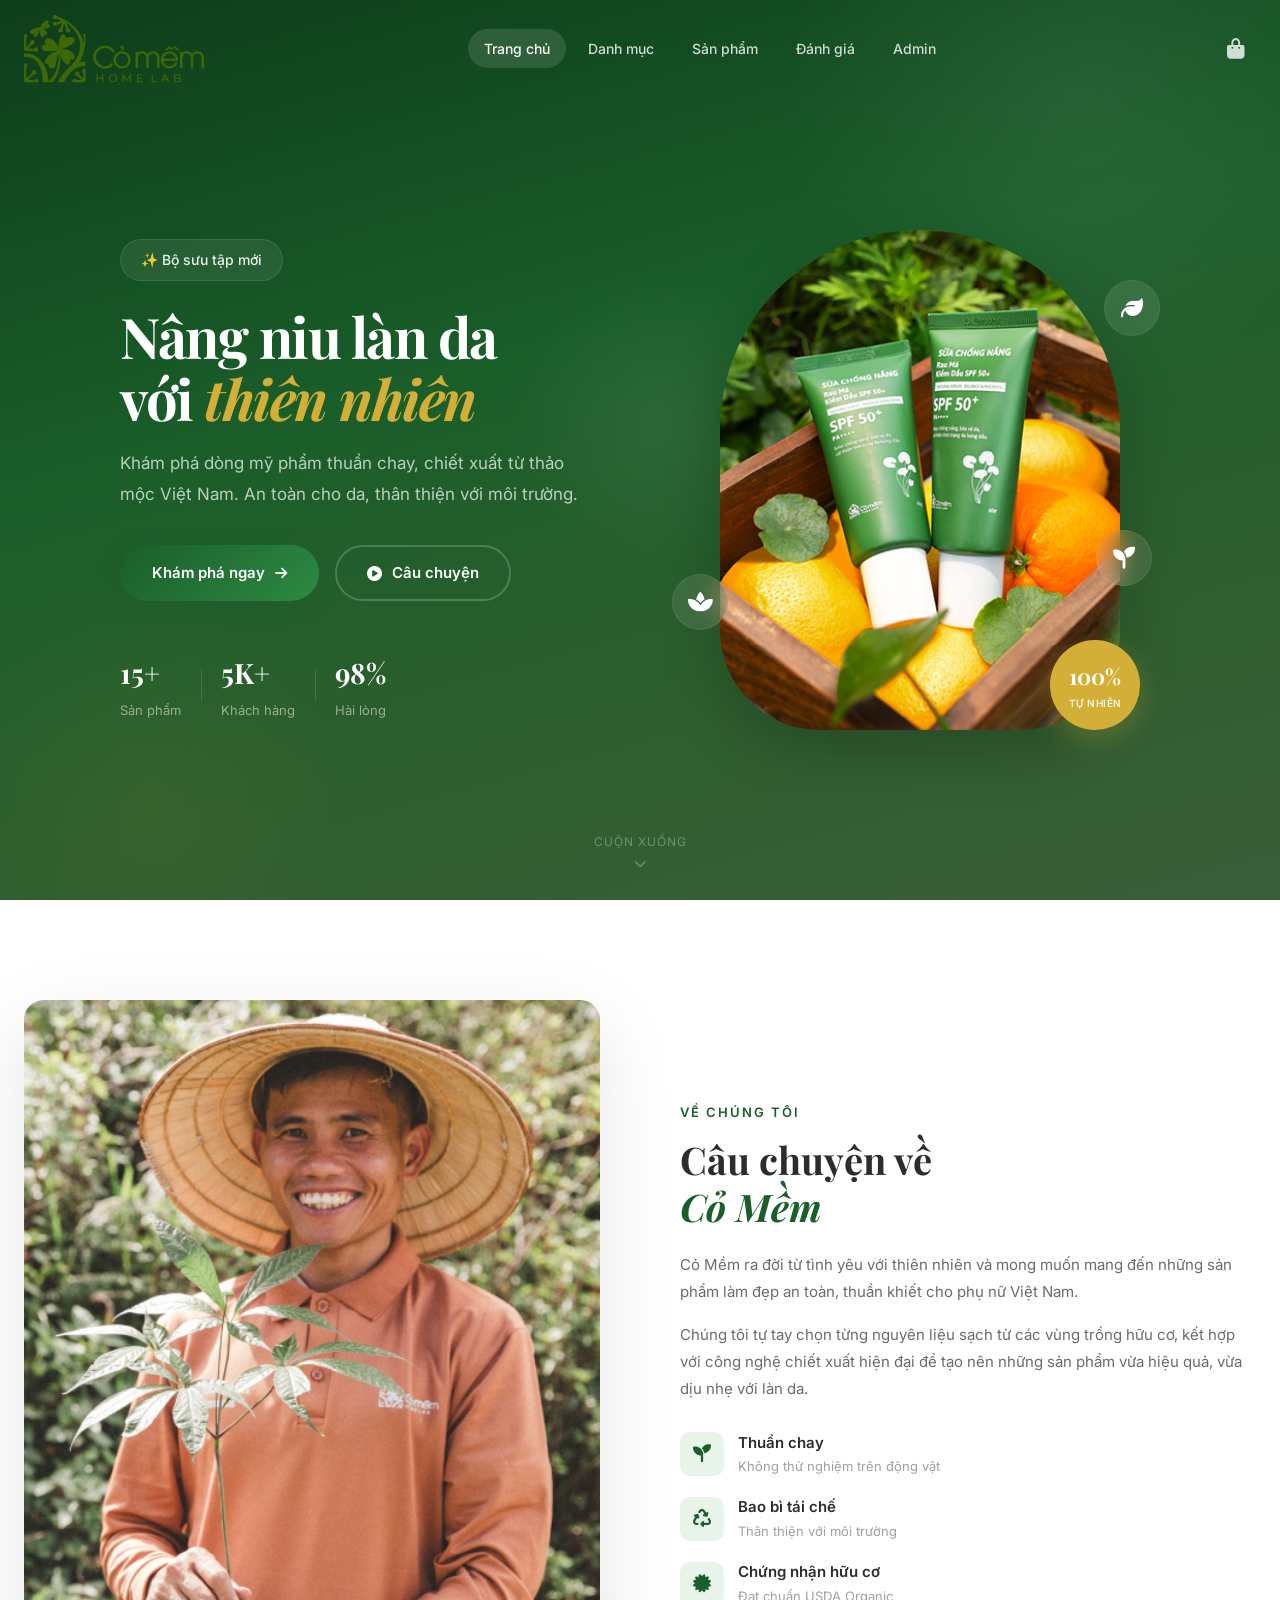
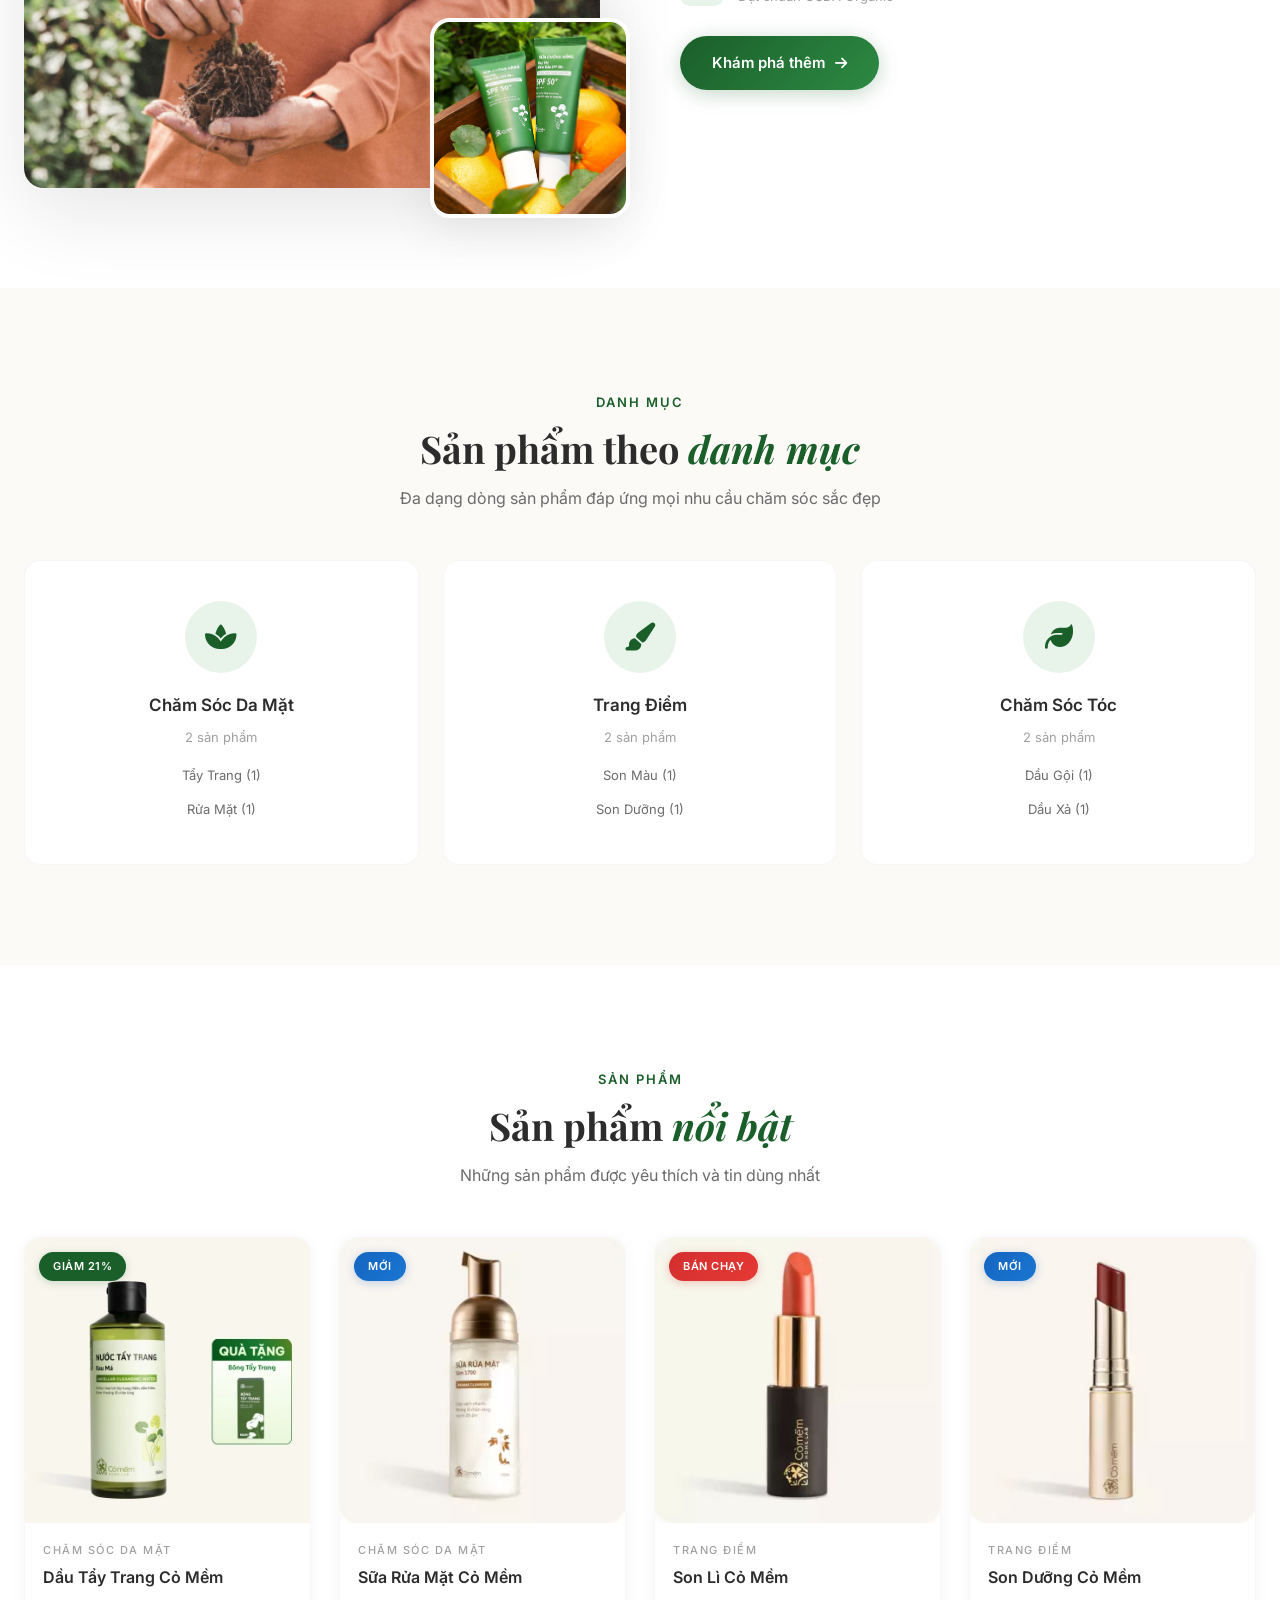
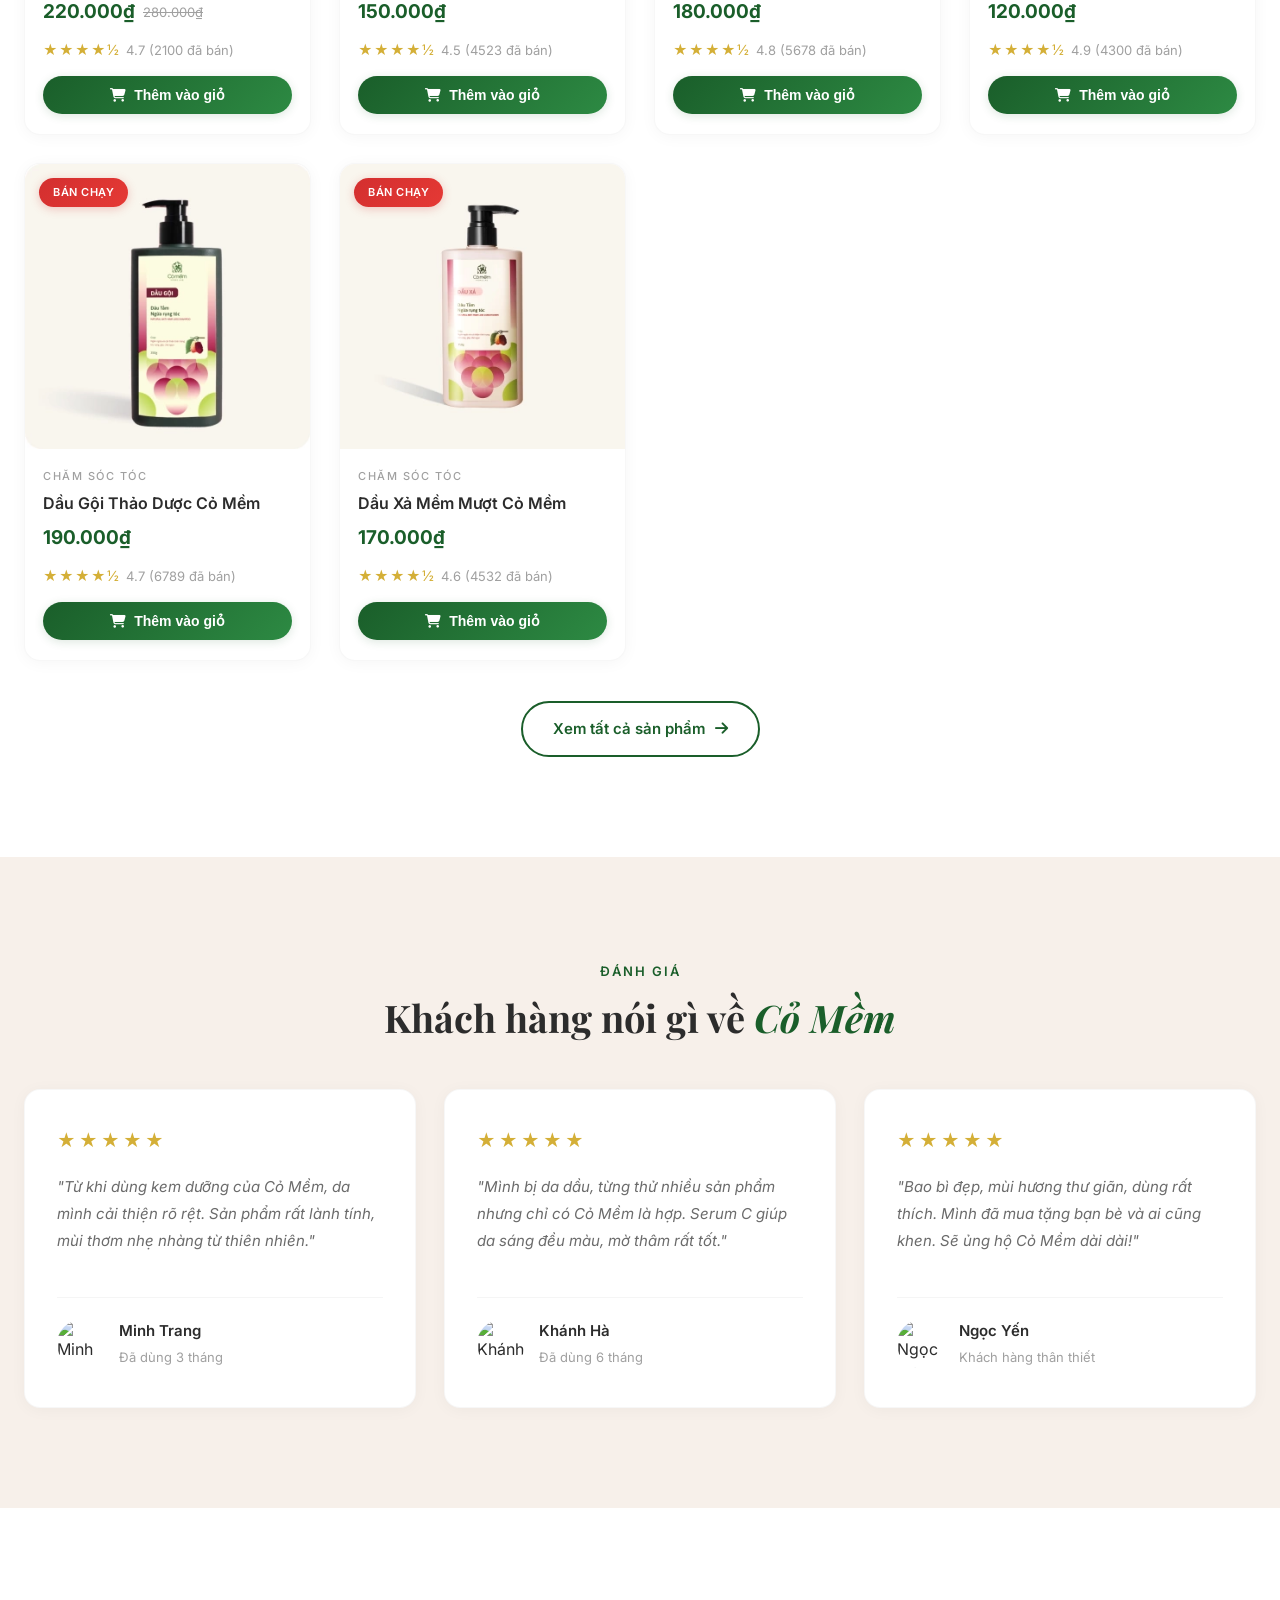
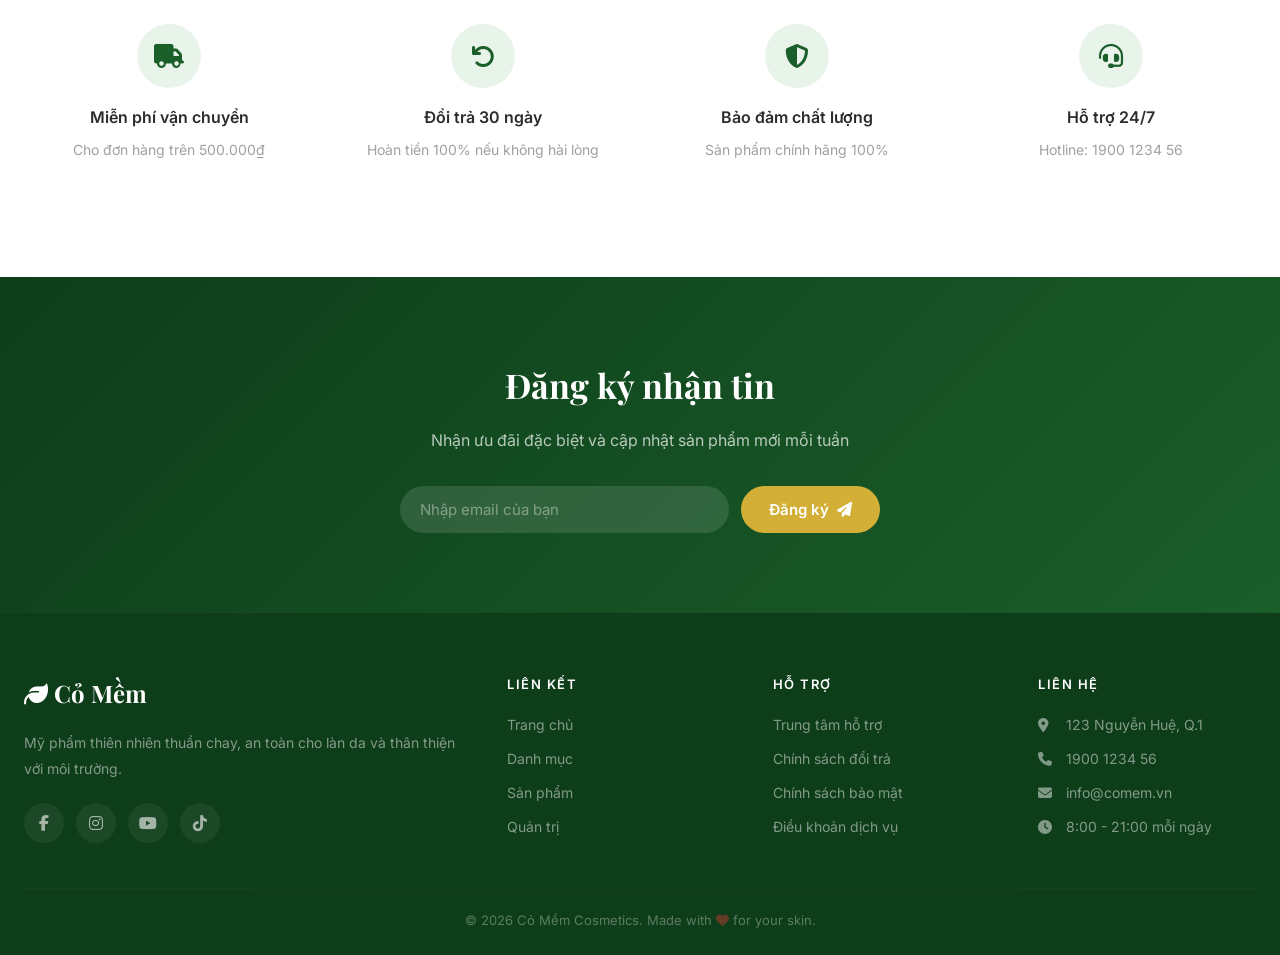
==== commit eec753b6: "update" ====
--- a/index.html
+++ b/index.html
@@ -16,7 +16,7 @@
 <header class="header" id="header">
   <div class="header-inner">
     <a href="index.html" class="logo">
-      <i class="fas fa-leaf"></i> Cỏ Mềm
+      <img src="IMG/logoV2.png" alt="Cỏ Mềm">
     </a>
     <nav class="nav">
       <a href="#hero" class="active">Trang chủ</a>
